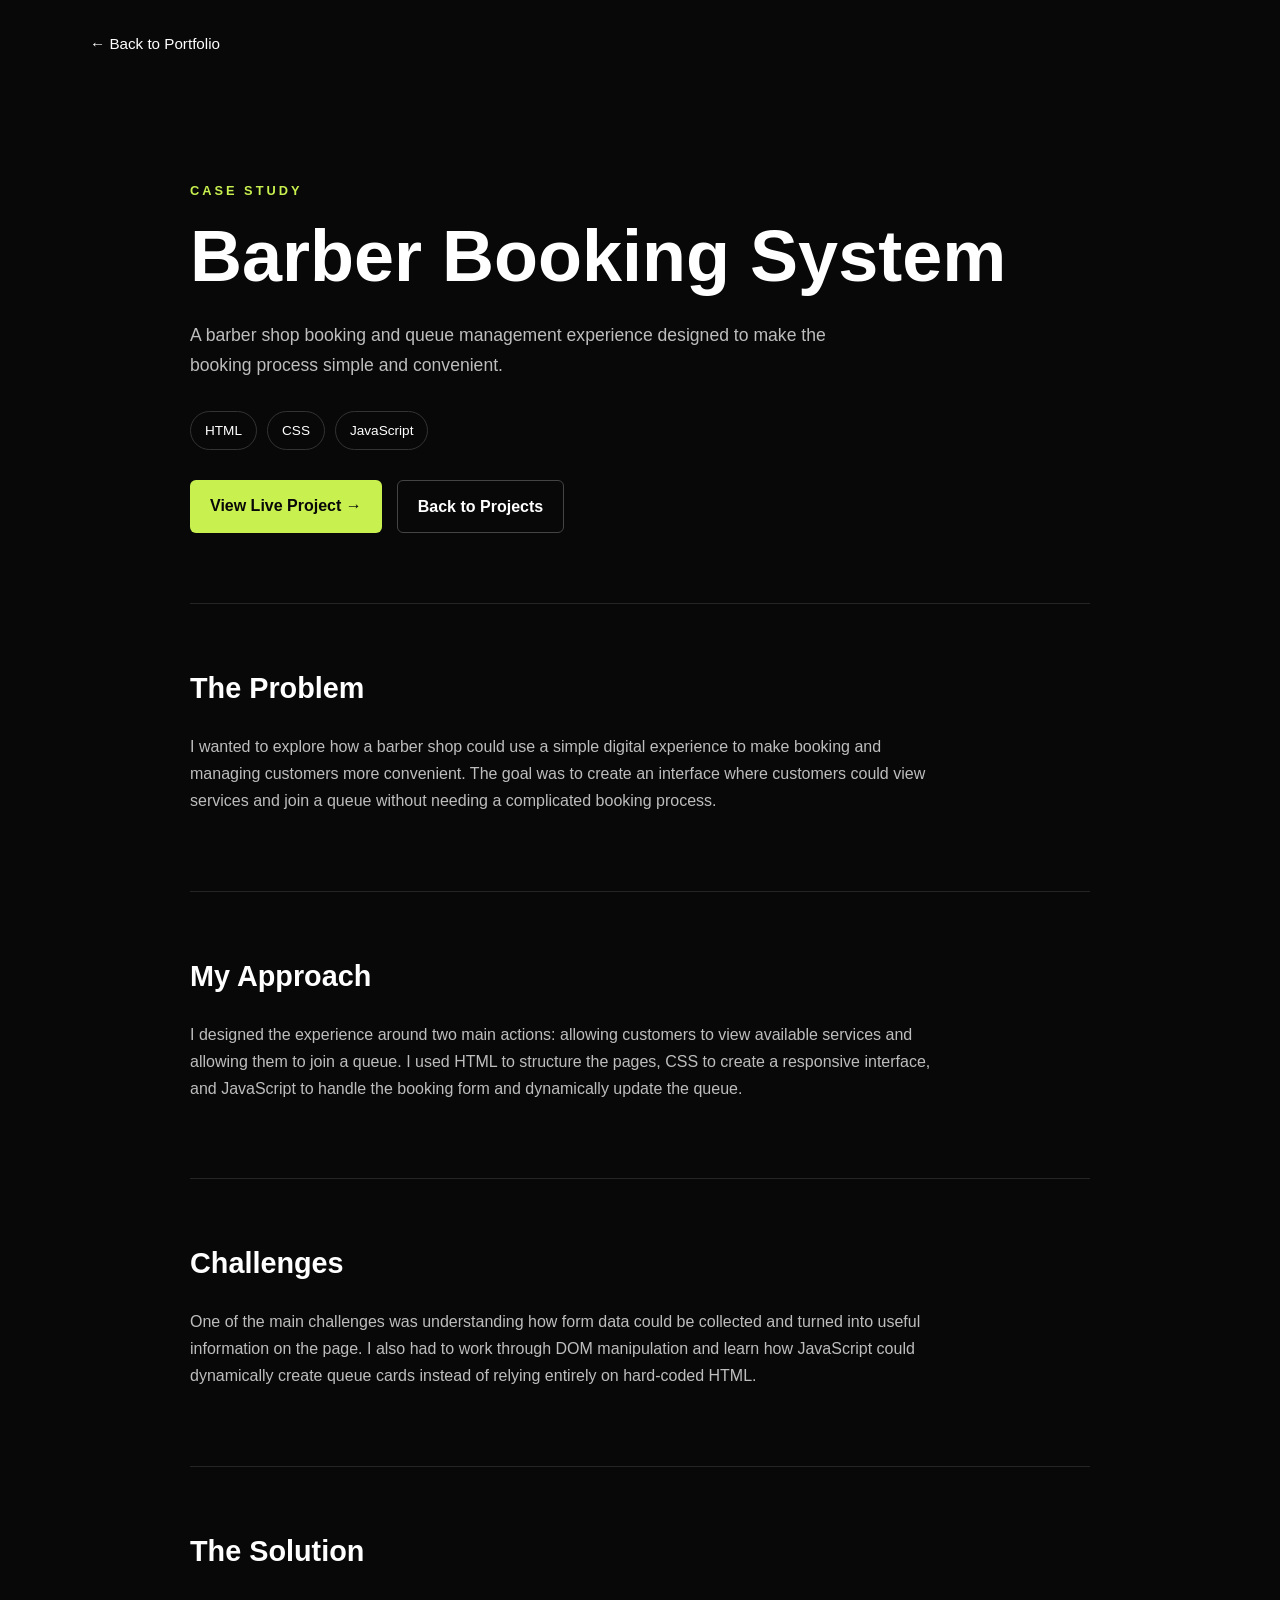
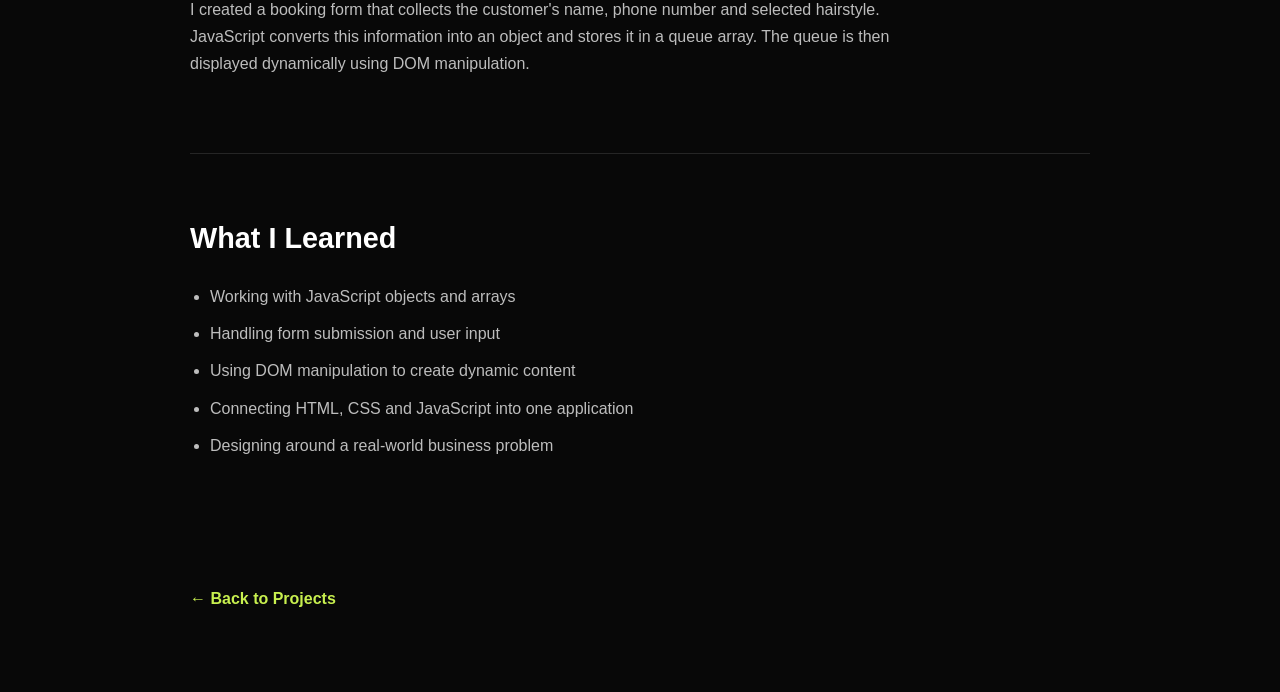
==== case-studies/barber.html @ 97aee85c "added case study link" ====
<!DOCTYPE html>
<html lang="en">
<head>
    <meta charset="UTF-8">
    <meta name="viewport" content="width=device-width, initial-scale=1.0">

    <title>Barber Booking System | Case Study</title>

    <link rel="stylesheet" href="./case-study.css">
</head>

<body>

    <header class="case-header">
        <a href="../index.html" class="back-link">← Back to Portfolio</a>
    </header>

    <main class="case-study">

        <section class="case-hero">
            <p class="section-label">CASE STUDY</p>

            <h1>Barber Booking System</h1>

            <p class="hero-description">
                A barber shop booking and queue management experience
                designed to make the booking process simple and convenient.
            </p>

            <div class="tech-stack">
                <span>HTML</span>
                <span>CSS</span>
                <span>JavaScript</span>
            </div>

            <div class="hero-buttons">
                <a href="https://clinquant-sprite-0a85d0.netlify.app/"
                   target="_blank"
                   class="primary-button">
                    View Live Project →
                </a>

                <a href="../index.html#projects"
                   class="secondary-button">
                    Back to Projects
                </a>
            </div>
        </section>


        <section class="case-section">
            <h2>The Problem</h2>

            <p>
                I wanted to explore how a barber shop could use a simple
                digital experience to make booking and managing customers
                more convenient. The goal was to create an interface where
                customers could view services and join a queue without
                needing a complicated booking process.
            </p>
        </section>


        <section class="case-section">
            <h2>My Approach</h2>

            <p>
                I designed the experience around two main actions:
                allowing customers to view available services and allowing
                them to join a queue. I used HTML to structure the pages,
                CSS to create a responsive interface, and JavaScript to
                handle the booking form and dynamically update the queue.
            </p>
        </section>


        <section class="case-section">
            <h2>Challenges</h2>

            <p>
                One of the main challenges was understanding how form data
                could be collected and turned into useful information on
                the page. I also had to work through DOM manipulation and
                learn how JavaScript could dynamically create queue cards
                instead of relying entirely on hard-coded HTML.
            </p>
        </section>


        <section class="case-section">
            <h2>The Solution</h2>

            <p>
                I created a booking form that collects the customer's name,
                phone number and selected hairstyle. JavaScript converts
                this information into an object and stores it in a queue
                array. The queue is then displayed dynamically using DOM
                manipulation.
            </p>
        </section>


        <section class="case-section highlight">
            <h2>What I Learned</h2>

            <ul>
                <li>Working with JavaScript objects and arrays</li>
                <li>Handling form submission and user input</li>
                <li>Using DOM manipulation to create dynamic content</li>
                <li>Connecting HTML, CSS and JavaScript into one application</li>
                <li>Designing around a real-world business problem</li>
            </ul>
        </section>


        <section class="case-footer">
            <a href="../index.html#projects">
                ← Back to Projects
            </a>
        </section>

    </main>

</body>
</html>
---- case-studies/case-study.css ----
* {
    box-sizing: border-box;
}

html {
    scroll-behavior: smooth;
}

body {
    margin: 0;
    font-family: Arial, sans-serif;
    background: #080808;
    color: #ffffff;
    line-height: 1.7;
}


/* HEADER */

.case-header {
    width: min(1100px, 90%);
    margin: 0 auto;
    padding: 30px 0;
}

.back-link {
    color: #ffffff;
    text-decoration: none;
    font-size: 0.95rem;
    transition: 0.2s ease;
}

.back-link:hover {
    color:#c8f04f;
}


/* MAIN */

.case-study {
    width: min(900px, 90%);
    margin: 0 auto;
    padding-bottom: 80px;
}


/* HERO */

.case-hero {
    padding: 80px 0 70px;
    border-bottom: 1px solid #252525;
}

.section-label {
    color: #c8f04f;
    font-size: 0.8rem;
    font-weight: bold;
    letter-spacing: 3px;
    margin-bottom: 15px;
}

.case-hero h1 {
    font-size: clamp(2.5rem, 6vw, 4.5rem);
    line-height: 1.1;
    margin: 0 0 25px;
}

.hero-description {
    max-width: 700px;
    color: #bdbdbd;
    font-size: 1.1rem;
}


/* TECHNOLOGIES */

.tech-stack {
    display: flex;
    flex-wrap: wrap;
    gap: 10px;
    margin: 30px 0;
}

.tech-stack span {
    padding: 7px 14px;
    border: 1px solid #333333;
    border-radius: 20px;
    color: #ffffff;
    font-size: 0.85rem;
}


/* BUTTONS */

.hero-buttons {
    display: flex;
    flex-wrap: wrap;
    gap: 15px;
    margin-top: 30px;
}

.primary-button,
.secondary-button {
    display: inline-block;
    padding: 12px 20px;
    border-radius: 6px;
    text-decoration: none;
    font-weight: 600;
    transition: 0.2s ease;
}

.primary-button {
    background: #c8f04f;
    color: #080808;
}

.primary-button:hover {
    transform: translateY(-2px);
}

.secondary-button {
    border: 1px solid #444444;
    color: #ffffff;
}

.secondary-button:hover {
    border-color: #c8f04f;
    color: #c8f04f;
}


/* CASE STUDY SECTIONS */

.case-section {
    padding: 60px 0;
    border-bottom: 1px solid #252525;
}

.case-section h2 {
    margin: 0 0 20px;
    font-size: 1.8rem;
}

.case-section p {
    max-width: 750px;
    color: #bdbdbd;
    font-size: 1rem;
}


/* LEARNING SECTION */

.case-section.highlight {
    border: none;
}

.case-section ul {
    padding-left: 20px;
    color: #bdbdbd;
}

.case-section li {
    margin-bottom: 10px;
}


/* FOOTER */

.case-footer {
    padding-top: 50px;
}

.case-footer a {
    color: #c8f04f;
    text-decoration: none;
    font-weight: 600;
}

.case-footer a:hover {
    text-decoration: underline;
}


/* MOBILE */

@media (max-width: 600px) {

    .case-header {
        padding: 20px 0;
    }

    .case-hero {
        padding: 50px 0;
    }

    .case-section {
        padding: 40px 0;
    }

    .hero-buttons {
        flex-direction: column;
    }

    .primary-button,
    .secondary-button {
        text-align: center;
    }

}
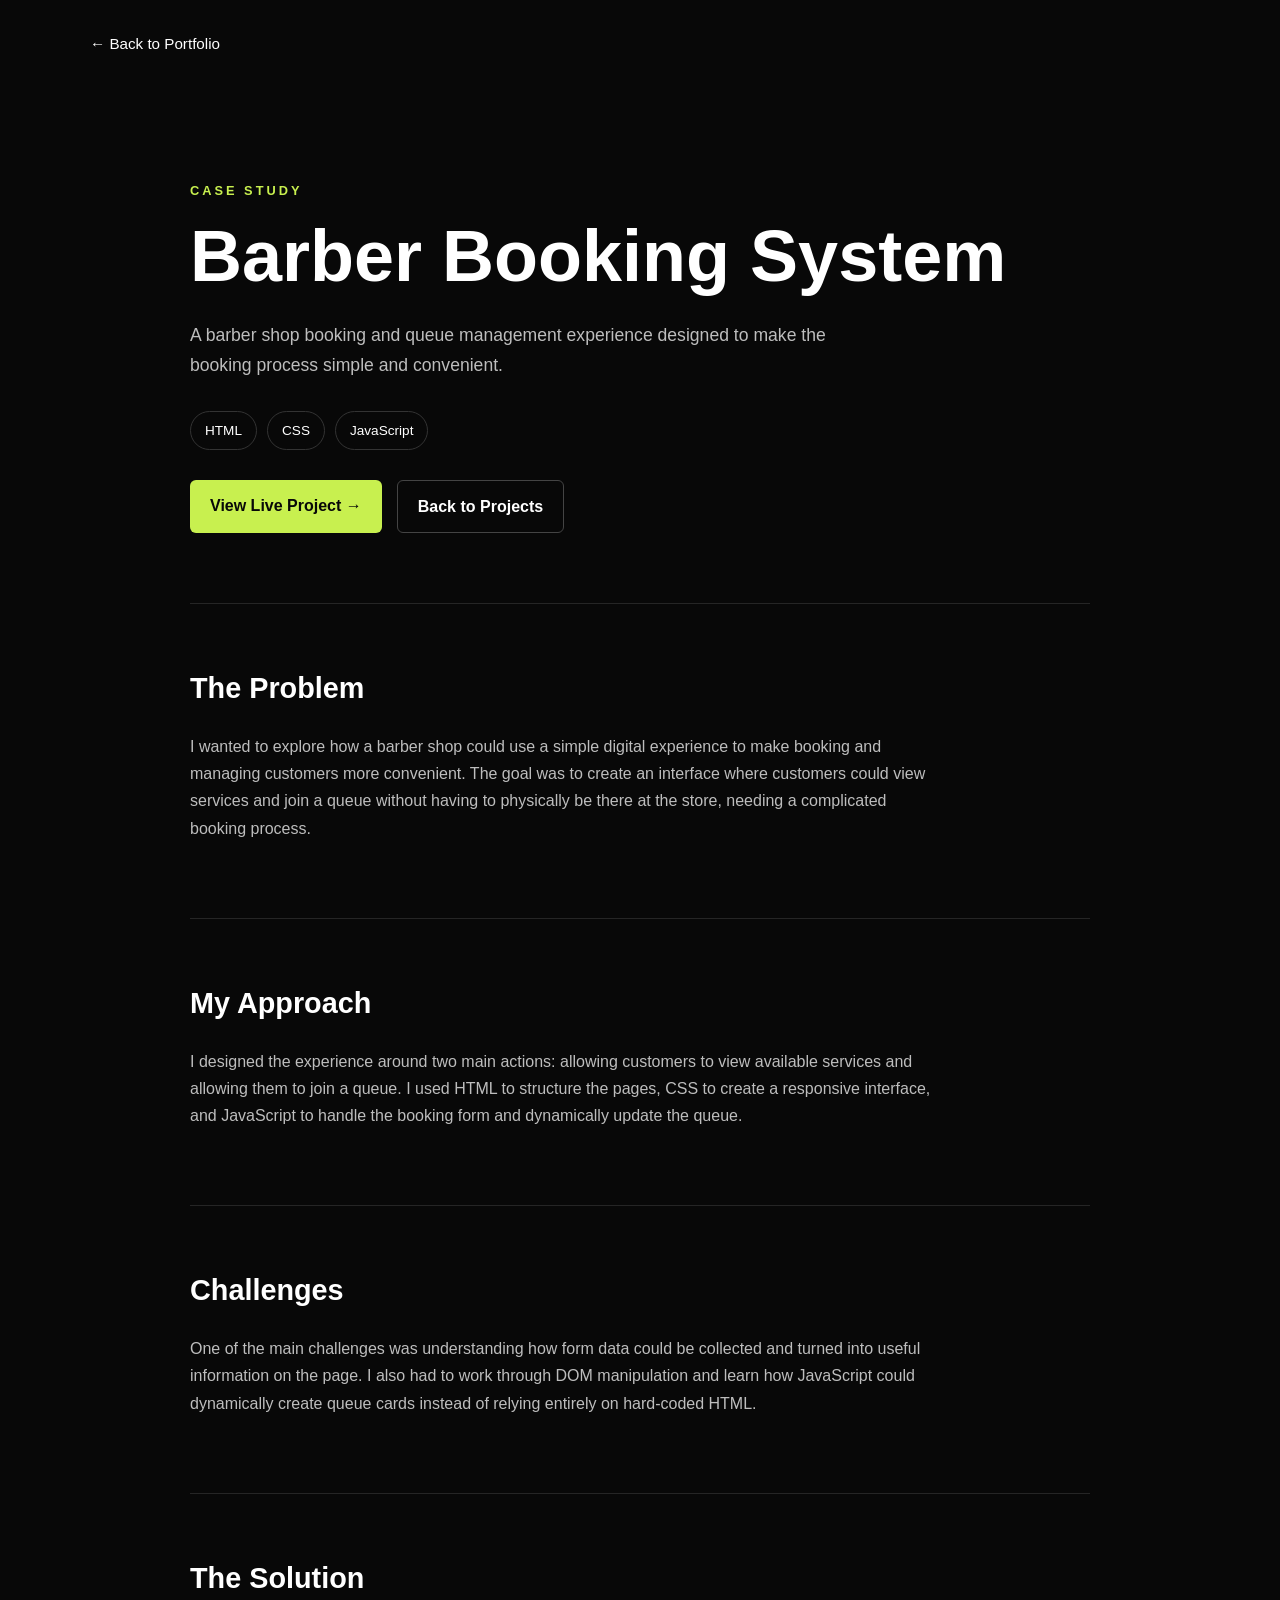
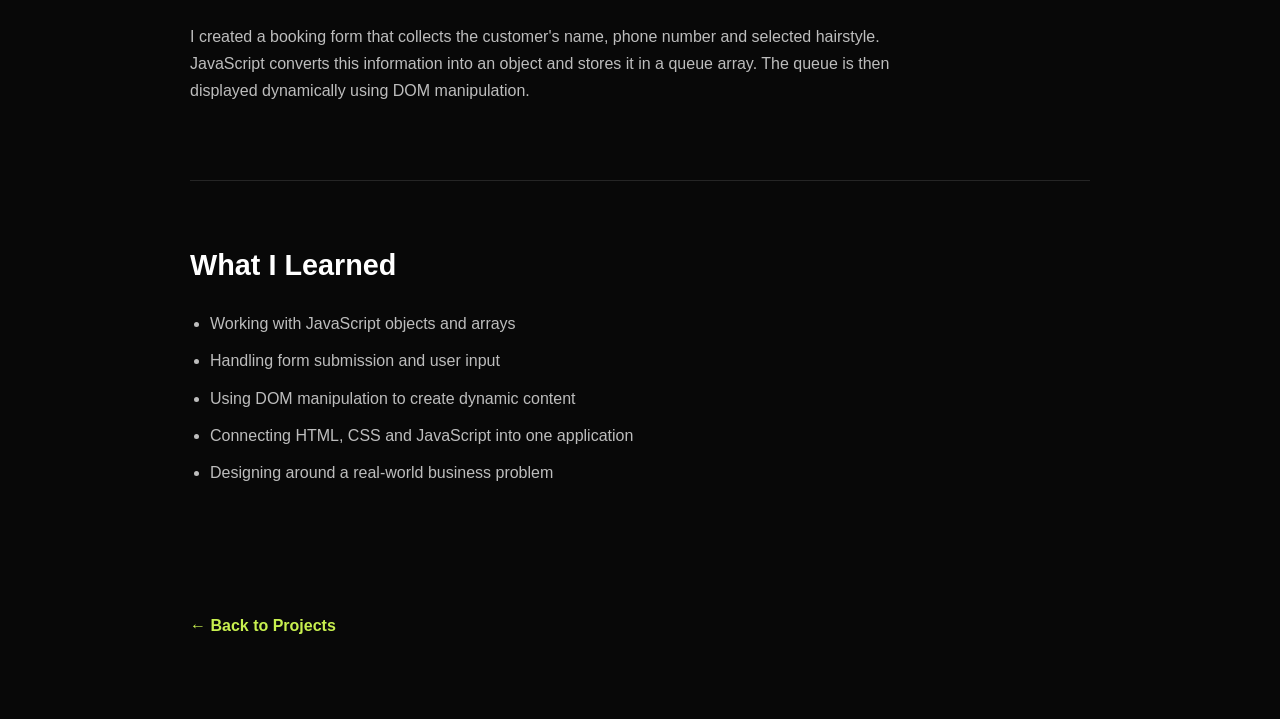
==== commit c29eb6bf: "multiple changes" ====
--- a/case-studies/barber.html
+++ b/case-studies/barber.html
@@ -34,7 +34,7 @@
             </div>
 
             <div class="hero-buttons">
-                <a href="https://clinquant-sprite-0a85d0.netlify.app/"
+                <a href="thebigstepperlifestylebarbershop.netlify.app"
                    target="_blank"
                    class="primary-button">
                     View Live Project →
@@ -56,7 +56,8 @@
                 digital experience to make booking and managing customers
                 more convenient. The goal was to create an interface where
                 customers could view services and join a queue without
-                needing a complicated booking process.
+                having to physically be there at the store, needing a complicated booking process.
+                
             </p>
         </section>
 
